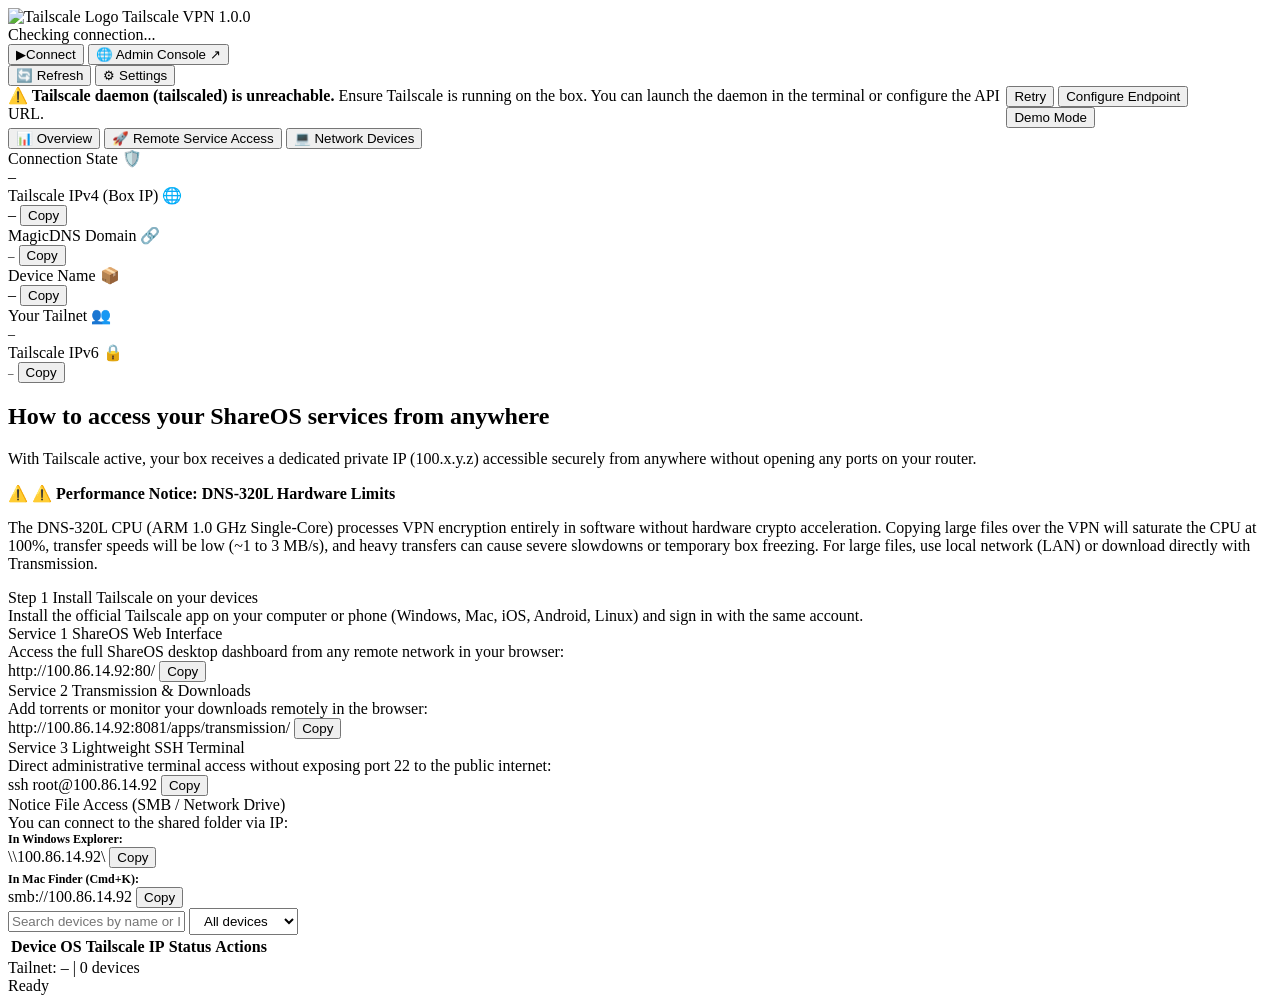
==== apps/tailscale/files/index.html @ 36e3cc7a "feat: add Tailscale VPN app for ShareOS with remote access and peer management" ====
<!doctype html>
<html lang="en">
<head>
<meta charset="utf-8">
<meta name="viewport" content="width=device-width, initial-scale=1">
<title>Tailscale VPN</title>
<link rel="stylesheet" href="/_shareos/theme.css">
<link rel="stylesheet" href="app.css">
<script src="/_shareos/app.js"></script>
<script src="i18n.js"></script>
</head>
<body class="sos-app">

  <!-- Title bar -->
  <div class="sos-titlebar">
    <div class="titlebar-left">
      <img src="icon.svg" class="app-icon" alt="Tailscale Logo">
      <span class="app-title" data-i18n="app.title">Tailscale VPN</span>
      <span class="version-tag">1.0.0</span>
    </div>
    <div class="titlebar-right">
      <span id="conn-badge" class="conn-badge checking" data-i18n="conn.checking">Checking connection...</span>
    </div>
  </div>

  <!-- Menu bar -->
  <nav id="menu" class="sos-menubar"></nav>

  <!-- Toolbar -->
  <div class="sos-toolbar">
    <div class="tb-group">
      <button id="btn-tb-connect" class="sos-btn sos-btn-accent" style="display:none;">
        <span class="btn-icon">▶</span> <span data-i18n="tb.connect">Connect</span>
      </button>
      <button id="btn-tb-disconnect" class="sos-btn sos-btn-danger" style="display:none;">
        <span class="btn-icon">⏹</span> <span data-i18n="tb.disconnect">Disconnect</span>
      </button>
      <button id="btn-tb-login" class="sos-btn sos-btn-accent" style="display:none;">
        <span class="btn-icon">🔑</span> <span data-i18n="tb.login">Log In</span>
      </button>
      <button id="btn-admin-console" class="sos-btn">
        <span class="btn-icon">🌐</span> <span data-i18n="tb.admin">Admin Console ↗</span>
      </button>
    </div>

    <div class="tb-divider"></div>

    <div class="tb-group">
      <button id="btn-tb-refresh" class="sos-btn" onclick="location.reload()">
        <span class="btn-icon">🔄</span> <span data-i18n="tb.refresh">Refresh</span>
      </button>
      <button id="btn-tb-settings" class="sos-btn">
        <span class="btn-icon">⚙</span> <span data-i18n="tb.settings">Settings</span>
      </button>
    </div>

    <div class="tb-spacer"></div>
  </div>

  <!-- Offline Notice Banner -->
  <div id="offline-banner" class="offline-banner" style="display:none;">
    <div class="banner-msg">
      <strong data-i18n="banner.offline.title">⚠️ Tailscale daemon (tailscaled) is unreachable.</strong>
      <span data-i18n="banner.offline.desc">Ensure Tailscale is running on the box or configure the API URL.</span>
    </div>
    <div class="banner-actions">
      <button id="btn-offline-retry" class="sos-btn sos-btn-sm" data-i18n="banner.offline.retry">Retry</button>
      <button id="btn-offline-cfg" class="sos-btn sos-btn-sm" data-i18n="banner.offline.cfg">Configure Endpoint</button>
      <button id="btn-offline-demo" class="sos-btn sos-btn-sm sos-btn-accent" data-i18n="banner.offline.demo">Demo Mode</button>
    </div>
  </div>

  <!-- Main Content Area -->
  <main class="sos-main">
    <!-- Tabs Header -->
    <div class="app-tabs-header">
      <button class="nav-tab active" data-tab="tab-overview">
        <span>📊</span> <span data-i18n="tab.overview">Overview</span>
      </button>
      <button class="nav-tab" data-tab="tab-access">
        <span>🚀</span> <span data-i18n="tab.access">Remote Service Access</span>
      </button>
      <button class="nav-tab" data-tab="tab-peers">
        <span>💻</span> <span data-i18n="tab.peers">Network Devices</span>
      </button>
    </div>

    <!-- Content Area -->
    <div class="app-content">

      <!-- ================= Tab 1: Overview ================= -->
      <div id="tab-overview" class="tab-pane active">
        <div class="cards-grid">
          <!-- Card 1: Status -->
          <div class="stat-card">
            <div class="card-header">
              <span data-i18n="card.status.title">Connection State</span>
              <span>🛡️</span>
            </div>
            <div class="card-value-wrap">
              <span id="val-status" class="card-value" style="font-size:16px;">–</span>
            </div>
          </div>

          <!-- Card 2: IPv4 -->
          <div class="stat-card">
            <div class="card-header">
              <span data-i18n="card.ip4.title">Tailscale IPv4 (Box IP)</span>
              <span>🌐</span>
            </div>
            <div class="card-value-wrap">
              <span id="val-ip4" class="card-value">–</span>
              <button id="btn-copy-ip4" class="sos-btn sos-btn-sm" data-i18n="btn.copy">Copy</button>
            </div>
          </div>

          <!-- Card 3: MagicDNS -->
          <div class="stat-card">
            <div class="card-header">
              <span data-i18n="card.magicdns.title">MagicDNS Domain</span>
              <span>🔗</span>
            </div>
            <div class="card-value-wrap">
              <span id="val-magicdns" class="card-value" style="font-size:13px;">–</span>
              <button id="btn-copy-magicdns" class="sos-btn sos-btn-sm" data-i18n="btn.copy">Copy</button>
            </div>
          </div>

          <!-- Card 4: Device Name -->
          <div class="stat-card">
            <div class="card-header">
              <span data-i18n="card.device.title">Device Name</span>
              <span>📦</span>
            </div>
            <div class="card-value-wrap">
              <span id="val-device" class="card-value">–</span>
              <button id="btn-copy-device" class="sos-btn sos-btn-sm" data-i18n="btn.copy">Copy</button>
            </div>
          </div>

          <!-- Card 5: Tailnet -->
          <div class="stat-card">
            <div class="card-header">
              <span data-i18n="card.tailnet.title">Your Tailnet</span>
              <span>👥</span>
            </div>
            <div class="card-value-wrap">
              <span id="val-tailnet" class="card-value" style="font-size:14px;">–</span>
            </div>
          </div>

          <!-- Card 6: IPv6 -->
          <div class="stat-card">
            <div class="card-header">
              <span data-i18n="card.ip6.title">Tailscale IPv6</span>
              <span>🔒</span>
            </div>
            <div class="card-value-wrap">
              <span id="val-ip6" class="card-value" style="font-size:11px;">–</span>
              <button id="btn-copy-ip6" class="sos-btn sos-btn-sm" data-i18n="btn.copy">Copy</button>
            </div>
          </div>
        </div>

        <!-- Quick Access Preview on Overview -->
        <div class="hero-box">
          <h2 data-i18n="access.hero.title">How to access your ShareOS services from anywhere</h2>
          <p data-i18n="access.hero.desc">With Tailscale active, your box receives a dedicated private IP (100.x.y.z) accessible securely from anywhere without opening any ports on your router.</p>
        </div>
      </div>

      <!-- ================= Tab 2: Remote Access Guide ================= -->
      <div id="tab-access" class="tab-pane">
        <!-- Hardware Performance Warning Box -->
        <div class="warning-box">
          <div class="warning-header">
            <span class="warning-icon">⚠️</span>
            <strong data-i18n="access.warn.title">Attention: Hardware limitation of the DNS-320L</strong>
          </div>
          <p data-i18n="access.warn.desc">
            The DNS-320L CPU (ARM 1.0 GHz Single-Core) processes VPN encryption entirely in software without hardware crypto acceleration. Copying large files over the VPN will saturate the CPU at 100%, transfer speeds will be low (~1 to 3 MB/s), and heavy transfers can cause severe slowdowns or temporary box freezing. For large files, use local network (LAN) or download directly with Transmission.
          </p>
        </div>

        <div class="access-steps">

          <!-- Step 1 -->
          <div class="step-card">
            <div class="step-header">
              <span class="step-badge" data-i18n="access.step1.badge">Step 1</span>
              <span class="step-title" data-i18n="access.step1.title">Install Tailscale on your devices</span>
            </div>
            <div class="step-desc" data-i18n="access.step1.desc">
              Install the official Tailscale app on your computer or phone (Windows, Mac, iOS, Android, Linux) and sign in with the same account.
            </div>
          </div>

          <!-- Service 1: ShareOS Web UI -->
          <div class="step-card">
            <div class="step-header">
              <span class="step-badge" data-i18n="access.step2.badge">Service 1</span>
              <span class="step-title" data-i18n="access.step2.title">ShareOS Web Interface</span>
            </div>
            <div class="step-desc" data-i18n="access.step2.desc">
              Access the full ShareOS desktop dashboard from any remote network in your browser:
            </div>
            <div class="code-box">
              <span id="guide-web-url" class="code-text">http://100.86.14.92:80/</span>
              <button id="btn-copy-web" class="sos-btn sos-btn-sm" data-i18n="btn.copy">Copy</button>
            </div>
          </div>

          <!-- Service 2: Transmission -->
          <div class="step-card">
            <div class="step-header">
              <span class="step-badge" data-i18n="access.step3.badge">Service 2</span>
              <span class="step-title" data-i18n="access.step3.title">Transmission &amp; Downloads</span>
            </div>
            <div class="step-desc" data-i18n="access.step3.desc">
              Add torrents or monitor your downloads remotely in the browser:
            </div>
            <div class="code-box">
              <span id="guide-trans-url" class="code-text">http://100.86.14.92:8081/apps/transmission/</span>
              <button id="btn-copy-trans" class="sos-btn sos-btn-sm" data-i18n="btn.copy">Copy</button>
            </div>
          </div>

          <!-- Service 3: SSH -->
          <div class="step-card">
            <div class="step-header">
              <span class="step-badge" data-i18n="access.step4.badge">Service 3</span>
              <span class="step-title" data-i18n="access.step4.title">Lightweight SSH Terminal</span>
            </div>
            <div class="step-desc" data-i18n="access.step4.desc">
              Direct administrative terminal access without exposing port 22 to the public internet:
            </div>
            <div class="code-box">
              <span id="guide-ssh-cmd" class="code-text">ssh root@100.86.14.92</span>
              <button id="btn-copy-ssh" class="sos-btn sos-btn-sm" data-i18n="btn.copy">Copy</button>
            </div>
          </div>

          <!-- Service 4: SMB Notice -->
          <div class="step-card">
            <div class="step-header">
              <span class="step-badge" data-i18n="access.step5.badge">Notice</span>
              <span class="step-title" data-i18n="access.step5.title">File Access (SMB / Network Drive)</span>
            </div>
            <div class="step-desc" data-i18n="access.step5.desc">
              You can connect to the shared folder via IP (recommended only for small documents):
            </div>
            <div style="font-size:12px; font-weight:600; color:var(--sos-muted);" data-i18n="access.step5.win">In Windows Explorer:</div>
            <div class="code-box">
              <span id="guide-smb-win" class="code-text">\\100.86.14.92\</span>
              <button id="btn-copy-smb-win" class="sos-btn sos-btn-sm" data-i18n="btn.copy">Copy</button>
            </div>
            <div style="font-size:12px; font-weight:600; color:var(--sos-muted); margin-top:4px;" data-i18n="access.step5.mac">In Mac Finder (Cmd+K):</div>
            <div class="code-box">
              <span id="guide-smb-mac" class="code-text">smb://100.86.14.92</span>
              <button id="btn-copy-smb-mac" class="sos-btn sos-btn-sm" data-i18n="btn.copy">Copy</button>
            </div>
          </div>

        </div>
      </div>

      <!-- ================= Tab 3: Peers ================= -->
      <div id="tab-peers" class="tab-pane">
        <div class="peer-toolbar">
          <input type="text" id="peer-search-input" class="search-input" data-i18n-placeholder="peers.search.placeholder" placeholder="Search devices by name or IP...">
          <select id="peer-filter" class="sos-input" style="width: auto; padding: 4px 10px;">
            <option value="all" data-i18n="peers.filter.all">All devices</option>
            <option value="online" data-i18n="peers.filter.online">Online only</option>
          </select>
        </div>

        <div class="peer-table-wrap">
          <table class="peer-table">
            <thead>
              <tr>
                <th data-i18n="peers.th.device">Device</th>
                <th data-i18n="peers.th.os">OS</th>
                <th data-i18n="peers.th.ip">Tailscale IP</th>
                <th data-i18n="peers.th.status">Status</th>
                <th data-i18n="peers.th.actions">Actions</th>
              </tr>
            </thead>
            <tbody id="peer-table-body">
              <!-- Rendered via app.js -->
            </tbody>
          </table>
        </div>
      </div>

    </div>
  </main>

  <!-- Status Bar -->
  <div class="sos-statusbar">
    <div class="sb-left">
      <span id="sb-network">Tailnet: –</span>
      <span class="sb-sep">|</span>
      <span id="sb-peers">0 devices</span>
    </div>
    <div class="sb-right">
      <span id="sb-status" data-i18n="sb.ready">Ready</span>
    </div>
  </div>

  <!-- Modal: Login -->
  <div id="modal-login" class="modal-backdrop" style="display:none;">
    <div class="sos-dialog modal-card">
      <div class="modal-header">
        <h3 data-i18n="modal.login.title">Connect this Box to Tailscale</h3>
        <button class="modal-close" id="modal-login-close">✕</button>
      </div>
      <div class="modal-body">
        <div>
          <h4 style="margin:0 0 6px 0;" data-i18n="modal.login.qr.title">Option 1: Scan QR Code with Phone or Open Link</h4>
          <p style="margin:0; font-size:12px; color:var(--sos-muted);" data-i18n="modal.login.qr.desc">Open the authentication URL in your browser or scan the QR Code below with your mobile camera:</p>
          <div class="qr-container">
            <canvas id="login-qr-canvas" width="180" height="180"></canvas>
          </div>
          <div style="text-align:center;">
            <a id="login-auth-url-link" href="#" target="_blank" class="sos-btn sos-btn-accent" data-i18n="modal.login.btn.open">Open Login Page ↗</a>
          </div>
        </div>

        <div style="border-top:1px solid var(--sos-line); margin-top:8px; padding-top:14px;">
          <h4 style="margin:0 0 6px 0;" data-i18n="modal.login.key.title">Option 2: Sign in with Auth Key</h4>
          <p style="margin:0 0 8px 0; font-size:12px; color:var(--sos-muted);" data-i18n="modal.login.key.desc">Generate a key at tailscale.com/admin/settings/keys and paste it below:</p>
          <input type="text" id="login-authkey-input" class="sos-input" style="width:100%; box-sizing:border-box;" data-i18n-placeholder="modal.login.key.placeholder" placeholder="tskey-auth-kXXXXX-XXXXXXXXXXXX...">
        </div>
      </div>
      <div class="modal-footer">
        <button id="modal-login-cancel" class="sos-btn" data-i18n="btn.cancel">Cancel</button>
        <button id="btn-login-authkey" class="sos-btn sos-btn-accent" data-i18n="btn.login.now">Connect with Auth Key</button>
      </div>
    </div>
  </div>

  <!-- Modal: Settings -->
  <div id="modal-settings" class="modal-backdrop" style="display:none;">
    <div class="sos-dialog modal-card">
      <div class="modal-header">
        <h3 data-i18n="modal.cfg.title">Tailscale Connection Settings</h3>
        <button class="modal-close" id="modal-cfg-close">✕</button>
      </div>
      <div class="modal-body">
        <div class="form-group">
          <label class="form-label" style="font-weight:600;">ShareOS Daemon Integration:</label>
          <p style="margin:0 0 8px 0; font-size:12px; color:var(--sos-muted);">
            Connected directly to the ShareOS daemon controller (<code>shareos.apptailscale</code> via system app <code>tailscaled</code>).
          </p>
        </div>
        <div class="form-group" style="flex-direction:row; align-items:center; gap:8px;">
          <input type="checkbox" id="cfg-auto-refresh" checked>
          <label for="cfg-auto-refresh" style="font-size:12px;" data-i18n="modal.cfg.auto.label">Automatically refresh network state periodically (paused in background)</label>
        </div>
      </div>
      <div class="modal-footer">
        <button id="modal-cfg-cancel" class="sos-btn" data-i18n="btn.cancel">Cancel</button>
        <button id="modal-cfg-save" class="sos-btn sos-btn-accent" data-i18n="btn.save">Save</button>
      </div>
    </div>
  </div>

  <!-- Toast Container -->
  <div id="toast-container" class="toast-container"></div>

  <script src="app.js"></script>
</body>
</html>
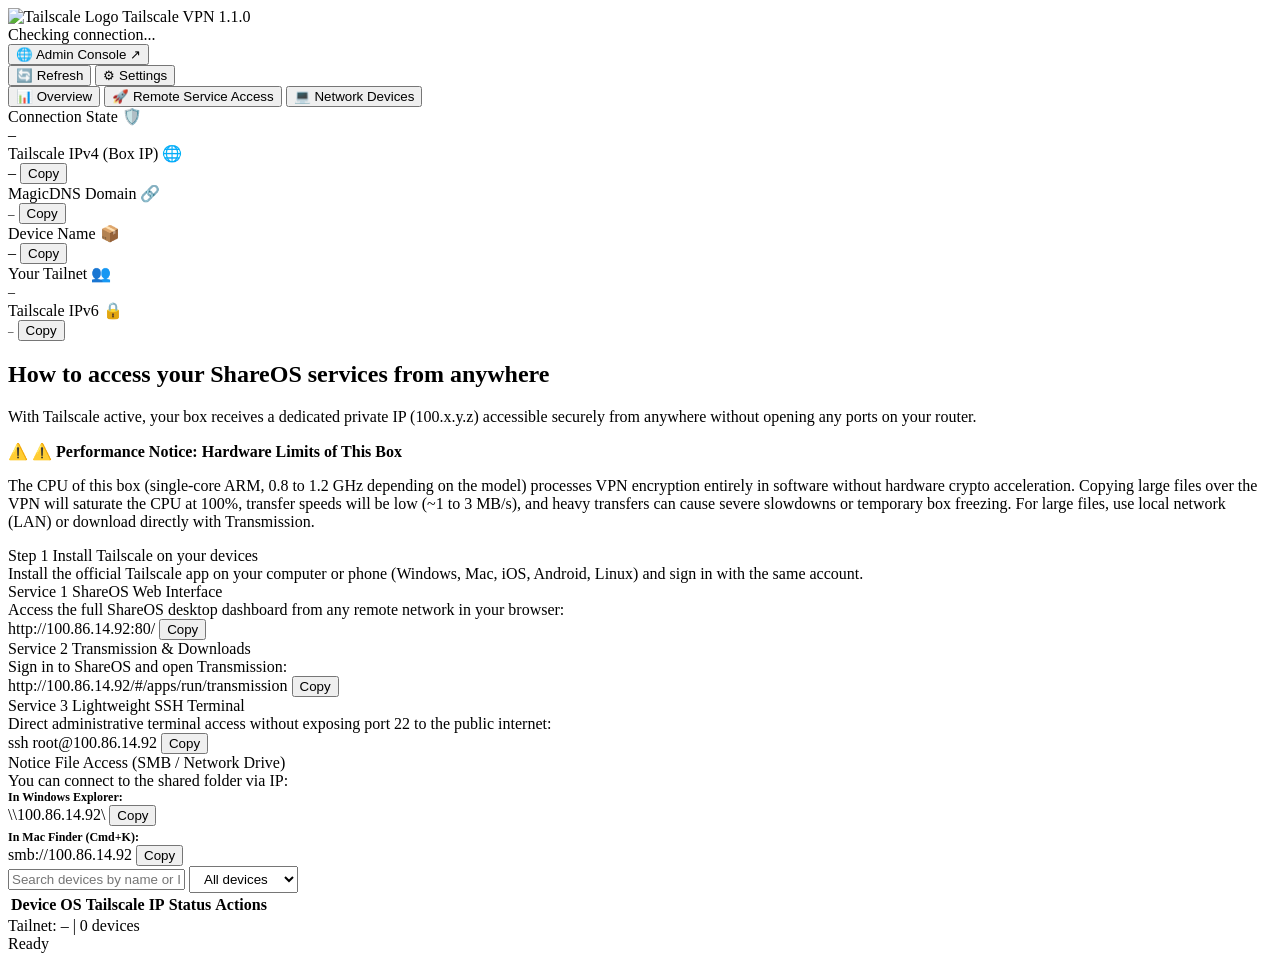
==== commit de7569ed: "Tailscale 1.1.1: the performance notice speaks of this box, not the DNS-320L It named the DNS-320L o" ====
--- a/apps/tailscale/files/index.html
+++ b/apps/tailscale/files/index.html
@@ -16,7 +16,7 @@
     <div class="titlebar-left">
       <img src="icon.svg" class="app-icon" alt="Tailscale Logo">
       <span class="app-title" data-i18n="app.title">Tailscale VPN</span>
-      <span class="version-tag">1.0.0</span>
+      <span class="version-tag">1.1.0</span>
     </div>
     <div class="titlebar-right">
       <span id="conn-badge" class="conn-badge checking" data-i18n="conn.checking">Checking connection...</span>
@@ -46,7 +46,7 @@
     <div class="tb-divider"></div>
 
     <div class="tb-group">
-      <button id="btn-tb-refresh" class="sos-btn" onclick="location.reload()">
+      <button id="btn-tb-refresh" class="sos-btn" >
         <span class="btn-icon">🔄</span> <span data-i18n="tb.refresh">Refresh</span>
       </button>
       <button id="btn-tb-settings" class="sos-btn">
@@ -60,13 +60,11 @@
   <!-- Offline Notice Banner -->
   <div id="offline-banner" class="offline-banner" style="display:none;">
     <div class="banner-msg">
-      <strong data-i18n="banner.offline.title">⚠️ Tailscale daemon (tailscaled) is unreachable.</strong>
-      <span data-i18n="banner.offline.desc">Ensure Tailscale is running on the box or configure the API URL.</span>
+      <strong id="banner-title">⚠️ Tailscale daemon (tailscaled) is unreachable.</strong>
+      <span id="banner-desc"></span>
     </div>
     <div class="banner-actions">
       <button id="btn-offline-retry" class="sos-btn sos-btn-sm" data-i18n="banner.offline.retry">Retry</button>
-      <button id="btn-offline-cfg" class="sos-btn sos-btn-sm" data-i18n="banner.offline.cfg">Configure Endpoint</button>
-      <button id="btn-offline-demo" class="sos-btn sos-btn-sm sos-btn-accent" data-i18n="banner.offline.demo">Demo Mode</button>
     </div>
   </div>
 
@@ -175,10 +173,10 @@
         <div class="warning-box">
           <div class="warning-header">
             <span class="warning-icon">⚠️</span>
-            <strong data-i18n="access.warn.title">Attention: Hardware limitation of the DNS-320L</strong>
+            <strong data-i18n="access.warn.title">Performance Notice: Hardware Limits of This Box</strong>
           </div>
           <p data-i18n="access.warn.desc">
-            The DNS-320L CPU (ARM 1.0 GHz Single-Core) processes VPN encryption entirely in software without hardware crypto acceleration. Copying large files over the VPN will saturate the CPU at 100%, transfer speeds will be low (~1 to 3 MB/s), and heavy transfers can cause severe slowdowns or temporary box freezing. For large files, use local network (LAN) or download directly with Transmission.
+            The CPU of this box (single-core ARM, 0.8 to 1.2 GHz depending on the model) processes VPN encryption entirely in software without hardware crypto acceleration. Copying large files over the VPN will saturate the CPU at 100%, transfer speeds will be low (~1 to 3 MB/s), and heavy transfers can cause severe slowdowns or temporary box freezing. For large files, use local network (LAN) or download directly with Transmission.
           </p>
         </div>
 
@@ -220,7 +218,7 @@
               Add torrents or monitor your downloads remotely in the browser:
             </div>
             <div class="code-box">
-              <span id="guide-trans-url" class="code-text">http://100.86.14.92:8081/apps/transmission/</span>
+              <span id="guide-trans-url" class="code-text">http://100.86.14.92/#/apps/run/transmission</span>
               <button id="btn-copy-trans" class="sos-btn sos-btn-sm" data-i18n="btn.copy">Copy</button>
             </div>
           </div>
@@ -319,9 +317,10 @@
           <h4 style="margin:0 0 6px 0;" data-i18n="modal.login.qr.title">Option 1: Scan QR Code with Phone or Open Link</h4>
           <p style="margin:0; font-size:12px; color:var(--sos-muted);" data-i18n="modal.login.qr.desc">Open the authentication URL in your browser or scan the QR Code below with your mobile camera:</p>
           <div class="qr-container">
-            <canvas id="login-qr-canvas" width="180" height="180"></canvas>
-          </div>
-          <div style="text-align:center;">
+            <canvas id="login-qr-canvas" width="180" height="180" style="display:none;"></canvas>
+            <span id="login-qr-wait" data-i18n="modal.login.wait">Requesting sign-in link…</span>
+          </div>
+          <div id="login-link-wrap" style="text-align:center; display:none;">
             <a id="login-auth-url-link" href="#" target="_blank" class="sos-btn sos-btn-accent" data-i18n="modal.login.btn.open">Open Login Page ↗</a>
           </div>
         </div>
@@ -347,15 +346,9 @@
         <button class="modal-close" id="modal-cfg-close">✕</button>
       </div>
       <div class="modal-body">
-        <div class="form-group">
-          <label class="form-label" style="font-weight:600;">ShareOS Daemon Integration:</label>
-          <p style="margin:0 0 8px 0; font-size:12px; color:var(--sos-muted);">
-            Connected directly to the ShareOS daemon controller (<code>shareos.apptailscale</code> via system app <code>tailscaled</code>).
-          </p>
-        </div>
         <div class="form-group" style="flex-direction:row; align-items:center; gap:8px;">
           <input type="checkbox" id="cfg-auto-refresh" checked>
-          <label for="cfg-auto-refresh" style="font-size:12px;" data-i18n="modal.cfg.auto.label">Automatically refresh network state periodically (paused in background)</label>
+          <label for="cfg-auto-refresh" style="font-size:12px;" data-i18n="modal.cfg.auto.label">Automatically refresh network state every 20 seconds (saves CPU)</label>
         </div>
       </div>
       <div class="modal-footer">
@@ -368,6 +361,7 @@
   <!-- Toast Container -->
   <div id="toast-container" class="toast-container"></div>
 
+  <script src="qrcode.js"></script>
   <script src="app.js"></script>
 </body>
 </html>
